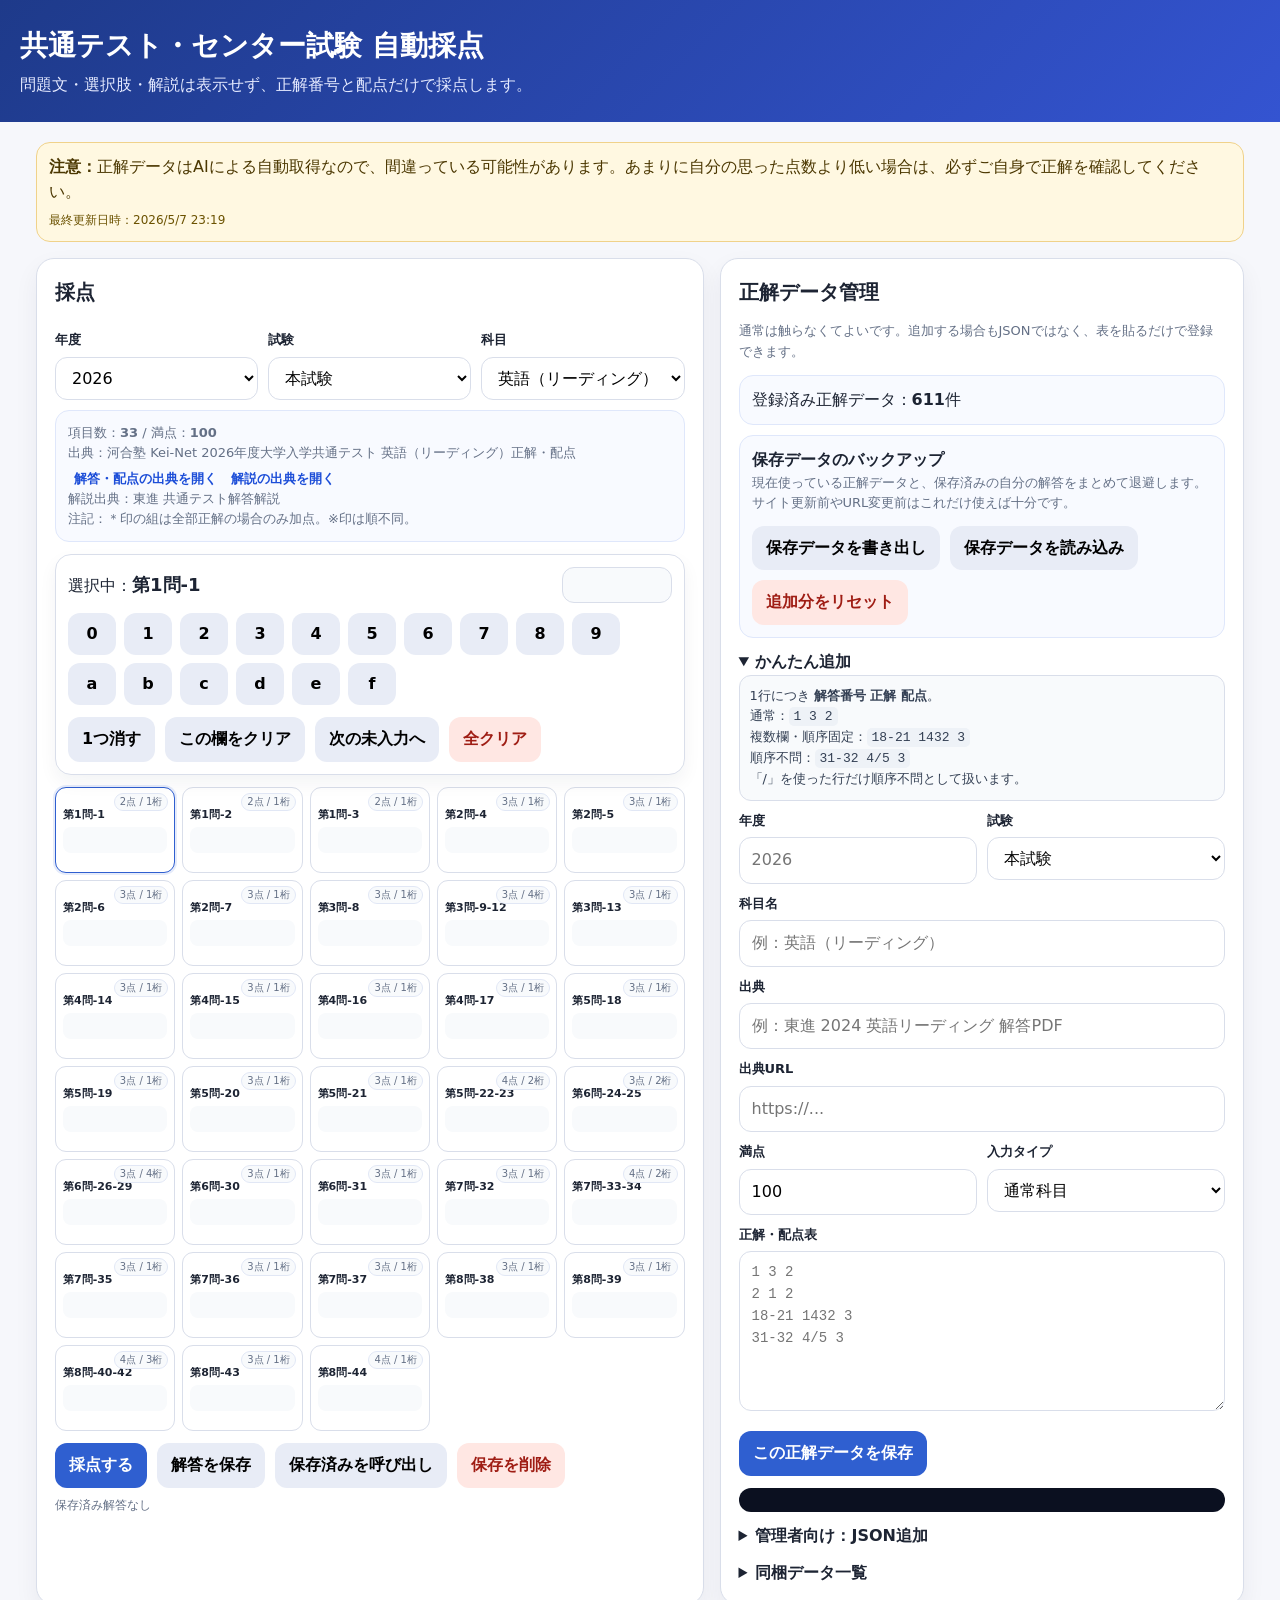
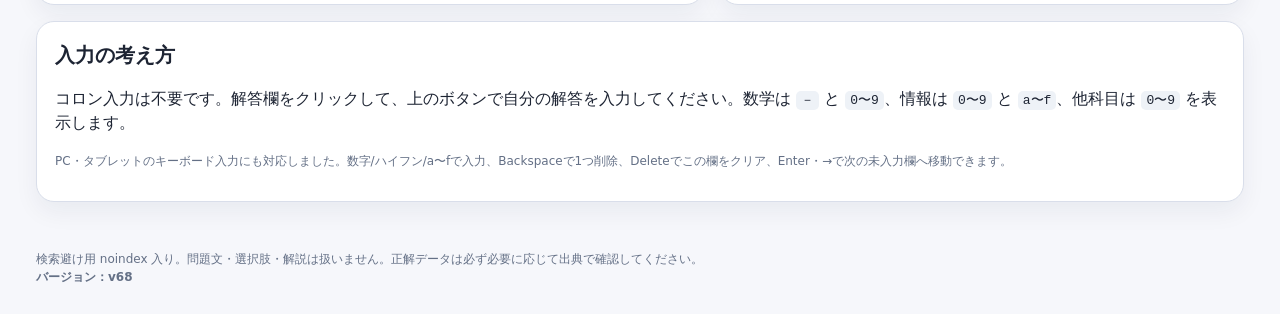
==== ccd518f25dc2badf6389310f65be325d2c125306fa8fb21d3fe1f34a9f837385/index.html @ 71581b65 "Add files via upload" ====
<!doctype html>
<html lang="ja"><head><meta charset="utf-8"><meta name="viewport" content="width=device-width,initial-scale=1,maximum-scale=1,user-scalable=no,viewport-fit=cover"><meta name="robots" content="noindex,nofollow"><meta name="googlebot" content="noindex,nofollow"><title>共通テスト・センター試験 自動採点</title><style>
:root{--bg:#f6f7fb;--panel:#fff;--text:#1d2433;--muted:#647086;--line:#d9deea;--accent:#2f5fd0;--bad:#b3261e;--good:#137333;--warn:#8a5b00;--soft:#f8faff}*{box-sizing:border-box}html{touch-action:manipulation;-webkit-text-size-adjust:100%}body{margin:0;background:var(--bg);color:var(--text);font-family:-apple-system,BlinkMacSystemFont,"Segoe UI",system-ui,"Hiragino Sans","Yu Gothic",Meiryo,sans-serif;line-height:1.55}header{padding:24px 20px;background:linear-gradient(135deg,#1e3a8a,#3454d1);color:#fff}header div,main,footer{max-width:1240px;margin:auto}h1{margin:0 0 6px;font-size:28px}header p{margin:0;color:#e5eaff}main{padding:20px 16px 48px;display:grid;gap:16px}.grid{display:grid;grid-template-columns:1.12fr .88fr;gap:16px}@media(max-width:980px){.grid{grid-template-columns:1fr}}section{background:#fff;border:1px solid var(--line);border-radius:18px;box-shadow:0 10px 24px rgba(22,34,64,.06);padding:18px}h2{font-size:20px;margin:0 0 12px}h3{font-size:16px;margin:16px 0 8px}label{font-weight:700;font-size:13px;display:block;margin:10px 0 6px}select,input,textarea,button{font:inherit}select,input,textarea{width:100%;border:1px solid var(--line);border-radius:12px;padding:10px 12px;background:white}.row{display:grid;grid-template-columns:repeat(3,1fr);gap:10px}.two{display:grid;grid-template-columns:1fr 1fr;gap:10px}@media(max-width:620px){.row,.two{grid-template-columns:1fr}}button{touch-action:manipulation;-webkit-user-select:none;user-select:none;border:0;border-radius:12px;padding:10px 14px;background:#e8ecf6;cursor:pointer;font-weight:800}button.primary{background:var(--accent);color:#fff}button.danger{background:#ffe7e3;color:#9f1d14}.btns{display:flex;gap:10px;flex-wrap:wrap;margin-top:12px}.muted{color:var(--muted);font-size:13px}.box{background:#f8faff;border:1px solid #dfe7fb;border-radius:14px;padding:12px;margin-top:10px}.notice{background:#fff8e1;border:1px solid #f0d28a;border-radius:14px;padding:12px;color:#4b3700}.metrics{display:grid;grid-template-columns:repeat(4,1fr);gap:10px;margin:12px 0}@media(max-width:720px){.metrics{grid-template-columns:1fr 1fr}}.metric{background:#f8faff;border:1px solid #dfe7fb;border-radius:14px;padding:12px}.metric b{display:block;font-size:22px}table{width:100%;border-collapse:collapse;margin-top:12px;font-size:14px}th,td{border-bottom:1px solid var(--line);padding:8px 6px;text-align:left;vertical-align:top}th{background:#f7f8fc;color:#4a556b;font-size:12px}.ok{color:var(--good);font-weight:800}.ng{color:var(--bad);font-weight:800}.partial{color:var(--warn);font-weight:800}footer{padding:0 16px 30px;color:var(--muted);font-size:12px}summary{cursor:pointer;font-weight:800}pre{white-space:pre-wrap;overflow:auto;background:#0b1020;color:#e5e7eb;border-radius:12px;padding:12px;font-size:12px}.hidden{display:none}code{background:#eef2f7;border-radius:5px;padding:2px 5px}.keypad{position:sticky;top:0;z-index:5;background:#fff;border:1px solid var(--line);border-radius:16px;padding:12px;margin:12px 0;box-shadow:0 8px 18px rgba(22,34,64,.05)}.current{display:flex;align-items:center;justify-content:space-between;gap:10px;margin-bottom:10px}.current b{font-size:18px}.display{min-height:36px;min-width:110px;border:1px solid var(--line);border-radius:12px;background:#f8fafc;padding:6px 10px;font-family:ui-monospace,Consolas,monospace;font-size:19px;text-align:center}.keys{display:flex;flex-wrap:wrap;gap:8px}.keys button{min-width:48px;height:42px;padding:0}.answers{display:grid;grid-template-columns:repeat(auto-fill,minmax(104px,1fr));gap:7px;margin-top:12px}.answerCard{touch-action:manipulation;-webkit-user-select:none;user-select:none;border:1px solid var(--line);border-radius:11px;padding:21px 7px 7px;background:#fff;cursor:pointer;min-width:0;height:86px;position:relative;overflow:hidden}.answerCard.active{border-color:#2f5fd0;box-shadow:0 0 0 2px rgba(47,95,208,.12)}.answerCard.done{background:#f3faf5}.answerCard .id{font-weight:900;font-size:11px;line-height:1.15;overflow:hidden;text-overflow:ellipsis;white-space:nowrap}.answerCard .ans{margin-top:5px;font-family:ui-monospace,Consolas,monospace;font-size:15px;height:26px;min-height:26px;background:#f8fafc;border-radius:8px;padding:2px 5px;text-align:center;overflow:hidden;text-overflow:ellipsis}.answerCard .pt{position:absolute;top:5px;right:6px;font-size:10px;color:var(--muted);line-height:1;border:1px solid #e1e7f5;background:#f8fafc;border-radius:999px;padding:3px 5px;min-width:42px;text-align:center;pointer-events:none}.dataList{display:grid;gap:10px;margin-top:10px}.yearBlock{border:1px solid var(--line);border-radius:12px;padding:10px;background:#fbfcff}.yearBlock h4{margin:0 0 6px;font-size:15px}.subjectChips{display:flex;gap:6px;flex-wrap:wrap}.chip{border:1px solid #dfe7fb;background:#f8faff;border-radius:999px;padding:4px 8px;font-size:12px}.chip a{color:#1d4ed8;text-decoration:none;font-weight:800}.sourceLink{display:inline-block;margin-left:6px;color:#1d4ed8;font-weight:800;text-decoration:none}.sourceLink:hover,.chip a:hover{text-decoration:underline}.kbdHelp{margin-top:8px;color:#647086;font-size:12px}.saveStatus{margin-top:8px;font-size:12px;color:var(--muted)}@media(max-width:560px){section{padding:12px}.answers{grid-template-columns:repeat(auto-fill,minmax(88px,1fr));gap:6px}.answerCard{height:84px;padding:21px 6px 6px}.answerCard .ans{font-size:14px}.keys button{min-width:40px;height:38px}.metrics{grid-template-columns:1fr 1fr}.keypad{padding:10px}}.sourceLinks{display:flex;gap:8px;flex-wrap:wrap;margin-top:6px}.sourceLink.disabled{color:#8a94a6;background:#f1f3f7;cursor:default;text-decoration:none}.radarPanel{margin-top:14px;border:1px solid var(--line);border-radius:16px;padding:12px;background:#fbfcff}.radarWrap{display:grid;grid-template-columns:minmax(220px,360px) 1fr;gap:14px;align-items:center}.radarSvg{width:100%;height:auto;max-width:360px}.radarGrid{fill:none;stroke:#d9deea;stroke-width:1}.radarAxis{stroke:#cbd3e3;stroke-width:1}.radarShape{fill:rgba(47,95,208,.20);stroke:#2f5fd0;stroke-width:2}.radarPoint{fill:#2f5fd0}.sectionStats{font-size:13px}.sectionStats table{margin-top:0}.sectionStats th,.sectionStats td{padding:6px 5px}@media(max-width:760px){.radarWrap{grid-template-columns:1fr}.radarSvg{max-width:310px;margin:auto}}.simpleHelp{background:#f8fafc;border:1px solid var(--line);border-radius:12px;padding:10px;font-size:13px;color:#344054}.groupNotice{margin-top:14px;border:1px solid #ead7a0;background:#fffaf0;color:#533f04;border-radius:14px;padding:10px;font-size:13px}textarea{min-height:160px;resize:vertical;font-family:ui-monospace,Consolas,monospace;font-size:14px}
</style></head><body><header><div><h1>共通テスト・センター試験 自動採点</h1><p>問題文・選択肢・解説は表示せず、正解番号と配点だけで採点します。</p></div></header><main><div class="notice"><b>注意：</b>正解データはAIによる自動取得なので、間違っている可能性があります。あまりに自分の思った点数より低い場合は、必ずご自身で正解を確認してください。<div style="margin-top:6px;font-size:12px;color:#6b5200">最終更新日時：2026/5/7 23:19</div></div><div class="grid"><section><h2>採点</h2><div class="row"><div><label>年度</label><select id="year"></select></div><div><label>試験</label><select id="exam"></select></div><div><label>科目</label><select id="subject"></select></div></div><div id="info" class="box muted"></div><div class="keypad"><div class="current"><div>選択中：<b id="currentId">-</b></div><div class="display" id="currentAnswer"></div></div><div class="keys" id="keyButtons"></div><div class="btns"><button id="backspace">1つ消す</button><button id="clearOne">この欄をクリア</button><button id="nextBlank">次の未入力へ</button><button class="danger" id="clearAll">全クリア</button></div></div><div id="answerCards" class="answers"></div><div class="btns"><button class="primary" id="grade">採点する</button><button id="saveAnswer">解答を保存</button><button id="loadAnswer">保存済みを呼び出し</button><button class="danger" id="deleteAnswer">保存を削除</button></div><div id="saveStatus" class="saveStatus"></div><div id="result"></div></section><section><h2>正解データ管理</h2><p class="muted">通常は触らなくてよいです。追加する場合もJSONではなく、表を貼るだけで登録できます。</p><div id="count" class="box"></div><div class="box"><b>保存データのバックアップ</b><div class="muted">現在使っている正解データと、保存済みの自分の解答をまとめて退避します。サイト更新前やURL変更前はこれだけ使えば十分です。</div><div class="btns"><button id="exportUserData">保存データを書き出し</button><button id="importUserData">保存データを読み込み</button><button class="danger" id="reset">追加分をリセット</button></div><input class="hidden" id="userDataFile" type="file" accept="application/json,.json"></div><details style="margin-top:12px" open><summary>かんたん追加</summary><div class="simpleHelp">1行につき <b>解答番号 正解 配点</b>。<br>通常：<code>1 3 2</code><br>複数欄・順序固定：<code>18-21 1432 3</code><br>順序不問：<code>31-32 4/5 3</code><br>「/」を使った行だけ順序不問として扱います。</div><div class="two"><div><label>年度</label><input id="mkYear" placeholder="2026"></div><div><label>試験</label><select id="mkExam"><option value="main">本試験</option><option value="retake">追試験・再試験</option><option value="other">その他</option></select></div></div><label>科目名</label><input id="mkSubject" placeholder="例：英語（リーディング）"><label>出典</label><input id="mkSource" placeholder="例：東進 2024 英語リーディング 解答PDF"><label>出典URL</label><input id="mkSourceUrl" placeholder="https://..."><div class="two"><div><label>満点</label><input id="mkMax" value="100"></div><div><label>入力タイプ</label><select id="mkType"><option value="normal">通常科目</option><option value="math">数学</option><option value="info">情報</option></select></div></div><label>正解・配点表</label><textarea id="mkLines" placeholder="1 3 2
2 1 2
18-21 1432 3
31-32 4/5 3"></textarea><div class="btns"><button class="primary" id="makeKey">この正解データを保存</button></div><pre id="mkMsg"></pre></details><details style="margin-top:12px"><summary>管理者向け：JSON追加</summary><textarea id="json"></textarea><div class="btns"><button id="saveJson" class="primary">JSONを保存</button></div><pre id="msg"></pre></details><details style="margin-top:12px"><summary>同梱データ一覧</summary><div id="list" class="dataList"></div></details></section></div><section><h2>入力の考え方</h2><p>コロン入力は不要です。解答欄をクリックして、上のボタンで自分の解答を入力してください。数学は <code>－</code> と <code>0〜9</code>、情報は <code>0〜9</code> と <code>a〜f</code>、他科目は <code>0〜9</code> を表示します。</p><p class="kbdHelp">PC・タブレットのキーボード入力にも対応しました。数字/ハイフン/a〜fで入力、Backspaceで1つ削除、Deleteでこの欄をクリア、Enter・→で次の未入力欄へ移動できます。</p></section></main><footer>検索避け用 noindex 入り。問題文・選択肢・解説は扱いません。正解データは必ず必要に応じて出典で確認してください。<br><b>バージョン：v68</b></footer><script>
const STORAGE='ct-marker-keys-v8'; const USER_STORAGE='ct-marker-user-answers-v1'; const examLabel={main:'本試験',retake:'追試験・再試験',other:'その他','center-main':'本試験（センター）','center-retake':'追試験（センター）'};let BASE_KEYS=[];let currentIndex=0;let user={};
const $=id=>document.getElementById(id); const esc=s=>String(s??'').replace(/[&<>"']/g,c=>({'&':'&amp;','<':'&lt;','>':'&gt;','"':'&quot;',"'":'&#39;'}[c]));function linkBtn(url,label,cls='sourceLink'){return url?`<a class="${cls}" href="${esc(url)}" target="_blank" rel="noopener noreferrer">${esc(label)}</a>`:`<span class="sourceLink disabled">${esc(label)}未登録</span>`}function sourceHtml(k){const label=esc(k.source||'未設定');return `${label}<div class="sourceLinks">${linkBtn(k.sourceUrl,'解答・配点の出典を開く')}${linkBtn(k.explanationSourceUrl,'解説の出典を開く')}</div>${k.explanationSource?`<span class="muted">解説出典：${esc(k.explanationSource)}</span>`:''}`;}function chipHtml(k){const body=`${esc(examLabel[k.exam]||k.exam)} ${esc(k.subject)} / ${esc(k.maxScore??total(k))}点 / ${esc(k.questions.length)}項目`;return k.sourceUrl?`<span class="chip"><a href="${esc(k.sourceUrl)}" target="_blank" rel="noopener noreferrer" title="解答・配点の出典を開く">${body}</a>${k.explanationSourceUrl?' / '+linkBtn(k.explanationSourceUrl,'解説'):''}</span>`:`<span class="chip">${body}</span>`;}
function norm(s){return String(s??'').normalize('NFKC').trim().replace(/[−ー―–—－]/g,'-').toLowerCase()}function qpts(q){return Number(q.points??1)||1}function arr(v){return Array.isArray(v)?v.map(norm):[norm(v)]}function expected(q){return Array.isArray(q.answers)?q.answers.map(norm):[norm(q.answer)]}function total(k){return k.questions.reduce((a,q)=>a+qpts(q),0)}
async function init(){const res=await fetch('answer_keys_verified.json',{cache:'no-store'});const obj=await res.json();BASE_KEYS=obj.keys||[];refresh();}
function keySig(k){return [String(k.year),k.exam,k.subject].join('||')}function load(){let local=[];try{const raw=localStorage.getItem(STORAGE);if(raw)local=JSON.parse(raw).keys||[]}catch(e){}const map=new Map();for(const k of local)map.set(keySig(k),k);for(const k of BASE_KEYS)map.set(keySig(k),JSON.parse(JSON.stringify(k)));return [...map.values()];}function save(keys){localStorage.setItem(STORAGE,JSON.stringify({keys},null,2));}
function renderDataList(keys){const byYear={};for(const k of keys){const y=String(k.year);(byYear[y]||(byYear[y]=[])).push(k)}$('list').innerHTML=Object.keys(byYear).sort((a,b)=>b.localeCompare(a,'ja')).map(y=>`<div class="yearBlock"><h4>${esc(y)}年度</h4><div class="subjectChips">${byYear[y].sort((a,b)=>String(a.subject).localeCompare(String(b.subject),'ja')).map(k=>chipHtml(k)).join('')}</div></div>`).join('')}function valid(k){if(!k.year||!k.exam||!k.subject||!Array.isArray(k.questions))throw Error('year/exam/subject/questions が必要です');return k}
function refresh(){const keys=load();$('count').innerHTML='登録済み正解データ：<b>'+keys.length+'</b>件';renderDataList(keys);const cur=$('year').value;const ys=[...new Set(keys.map(k=>String(k.year)))].sort().reverse();$('year').innerHTML=ys.map(y=>`<option>${esc(y)}</option>`).join('');if(ys.includes(cur))$('year').value=cur;refreshExam();}
function refreshExam(){const keys=load(),y=$('year').value,cur=$('exam').value;const es=[...new Set(keys.filter(k=>String(k.year)===y).map(k=>k.exam))];$('exam').innerHTML=es.map(e=>`<option value="${esc(e)}">${esc(examLabel[e]||e)}</option>`).join('');if(es.includes(cur))$('exam').value=cur;refreshSubject();}
function refreshSubject(){const keys=load(),y=$('year').value,e=$('exam').value,cur=$('subject').value;const ss=[...new Set(keys.filter(k=>String(k.year)===y&&k.exam===e).map(k=>k.subject))].sort((a,b)=>a.localeCompare(b,'ja'));$('subject').innerHTML=ss.map(s=>`<option>${esc(s)}</option>`).join('');if(ss.includes(cur))$('subject').value=cur;resetUser();showInfo();}
function selected(){return load().find(k=>String(k.year)===$('year').value&&k.exam===$('exam').value&&k.subject===$('subject').value)}function qid(q){return norm(q.id)}
function expectedLen(q){if(Array.isArray(q.answers))return q.answers.length;if(q.conditionalCorrect)return Math.max(...q.conditionalCorrect.map(c=>(c.answers||[]).length),1);if(q.correctOptions)return Math.max(...q.correctOptions.map(c=>c.length),1);const a=norm(q.answer);return Math.max(1,a.length)}
function answerString(q){return (user[qid(q)]||[]).join('')}
function groupValue(q){return q.problemNumber||q.group||''}
function groupLabel(g){const s=String(g||'未分類');const m=s.match(/^Q(\d+)$/i);return m?`第${m[1]}問`:s}
function displayId(q){const id=String(q.id||'');const raw=groupValue(q);const g=groupLabel(raw);if(!raw||id.includes(g)||/^第\s*\d+\s*問/.test(id))return id;return `${g}-${id}`;}
function groupOrderName(g){const s=groupLabel(g);const m=s.match(/(\d+)/);return [m?Number(m[1]):999,s];}
function sectionStats(rows){const inc=rows.filter(x=>x.included);if(!inc.length||inc.some(r=>!groupValue(r.q)))return [];const map=new Map();for(const r of inc){const g=groupLabel(groupValue(r.q));if(!map.has(g))map.set(g,{group:g,earn:0,max:0,items:0,correct:0,missing:0});const st=map.get(g);st.earn+=r.earn;st.max+=r.pts;st.items++;if(r.earn===r.pts)st.correct++;if(!r.got.length)st.missing++;}return [...map.values()].sort((a,b)=>{const aa=groupOrderName(a.group),bb=groupOrderName(b.group);return aa[0]-bb[0]||aa[1].localeCompare(bb[1],'ja')})}
function radarSvg(stats){if(!stats.length)return '';const n=stats.length,cx=160,cy=160,r=112;const pts=stats.map((s,i)=>{const ang=-Math.PI/2+2*Math.PI*i/n;const rate=s.max?s.earn/s.max:0;return [cx+Math.cos(ang)*r*rate,cy+Math.sin(ang)*r*rate,ang,rate]});const grid=[.25,.5,.75,1].map(t=>`<polygon class="radarGrid" points="${stats.map((s,i)=>{const a=-Math.PI/2+2*Math.PI*i/n;return `${cx+Math.cos(a)*r*t},${cy+Math.sin(a)*r*t}`}).join(' ')}"></polygon>`).join('');const axes=stats.map((s,i)=>{const a=-Math.PI/2+2*Math.PI*i/n;const x=cx+Math.cos(a)*r,y=cy+Math.sin(a)*r;const lx=cx+Math.cos(a)*(r+24),ly=cy+Math.sin(a)*(r+24);return `<line class="radarAxis" x1="${cx}" y1="${cy}" x2="${x}" y2="${y}"></line><text x="${lx}" y="${ly}" text-anchor="middle" dominant-baseline="middle" font-size="11" fill="#344054">${esc(s.group)}</text>`}).join('');const poly=`<polygon class="radarShape" points="${pts.map(p=>`${p[0]},${p[1]}`).join(' ')}"></polygon>`;const dots=pts.map(p=>`<circle class="radarPoint" cx="${p[0]}" cy="${p[1]}" r="3"></circle>`).join('');return `<svg class="radarSvg" viewBox="0 0 320 320" role="img" aria-label="問題番号別正答率レーダーチャート">${grid}${axes}${poly}${dots}</svg>`}
function sectionPanel(rows){const inc=rows.filter(x=>x.included);if(inc.length&&inc.some(r=>!groupValue(r.q)))return '<div class="groupNotice">問題番号は未確認データを使わない設定です。この科目は問題番号の事実確認が未完了のため、問題番号別レーダーチャートを非表示にしています。</div>';const stats=sectionStats(rows);if(!stats.length)return '';return `<div class="radarPanel"><h3>問題番号別正答率</h3><div class="radarWrap">${radarSvg(stats)}<div class="sectionStats"><table><thead><tr><th>問題番号</th><th>得点</th><th>得点率</th><th>正答項目</th><th>未入力</th></tr></thead><tbody>${stats.map(s=>`<tr><td>${esc(s.group)}</td><td>${Math.round(s.earn*10)/10} / ${s.max}</td><td>${s.max?Math.round(s.earn/s.max*1000)/10:0}%</td><td>${s.correct} / ${s.items}</td><td>${s.missing}</td></tr>`).join('')}</tbody></table></div></div></div>`}
function tokenSet(k){const base=['0','1','2','3','4','5','6','7','8','9']; const s=k.subject||''; const used=JSON.stringify(k.questions||[]).toLowerCase(); if(s.includes('数学')){const out=['-'].concat(base); if(/[abcd]/.test(used)) out.push('a','b','c','d'); return out;} if(s.includes('情報'))return base.concat(['a','b','c','d','e','f']); if(/[abcdef]/.test(used))return base.concat(['a','b','c','d','e','f']); return base;}
function resetUser(){user={};currentIndex=0;$('result').innerHTML='';}
function showInfo(){const k=selected();if(!k){$('info').innerHTML='正解データなし';return}$('info').innerHTML=`項目数：<b>${k.questions.length}</b> / 満点：<b>${k.maxScore??total(k)}</b><br>出典：${sourceHtml(k)}${k.notes?'<br>注記：'+esc(k.notes):''}`;renderKeypad();renderCards();showSaveStatus();}
function renderKeypad(){const k=selected();if(!k)return;const q=k.questions[currentIndex]||k.questions[0];$('currentId').textContent=q?displayId(q):'-';$('currentAnswer').textContent=q?answerString(q):'';$('keyButtons').innerHTML=tokenSet(k).map(t=>`<button data-t="${esc(t)}">${t==='-'?'－':esc(t)}</button>`).join('');document.querySelectorAll('#keyButtons button').forEach(b=>b.onclick=()=>press(b.dataset.t));}
function renderCards(){const k=selected();if(!k)return;$('answerCards').innerHTML=k.questions.map((q,i)=>{const val=answerString(q);return `<div class="answerCard ${i===currentIndex?'active':''} ${val?'done':''}" data-i="${i}"><div class="id" title="${esc(displayId(q))}">${esc(displayId(q))}</div><div class="ans">${esc(val||'')}</div><div class="pt">${qpts(q)}点 / ${expectedLen(q)}桁</div></div>`}).join('');document.querySelectorAll('.answerCard').forEach(c=>c.onclick=()=>{currentIndex=Number(c.dataset.i);renderKeypad();renderCards();});}
function press(t){const k=selected(),q=k.questions[currentIndex];if(!q)return;const id=qid(q),max=expectedLen(q);let a=user[id]||[];if(a.length>=max)a=[];a.push(norm(t));user[id]=a;if(a.length>=max){const next=k.questions.findIndex((qq,i)=>i>currentIndex&&!(user[qid(qq)]||[]).length);if(next>=0)currentIndex=next;else if(currentIndex<k.questions.length-1)currentIndex++;}renderKeypad();renderCards();}
function backspace(){const k=selected(),q=k.questions[currentIndex];if(!q)return;const id=qid(q);user[id]=(user[id]||[]).slice(0,-1);renderKeypad();renderCards();}
function clearOne(){const k=selected(),q=k.questions[currentIndex];if(!q)return;delete user[qid(q)];renderKeypad();renderCards();}
function nextBlank(){const k=selected();const idx=k.questions.findIndex((q,i)=>i>currentIndex&&!(user[qid(q)]||[]).length);currentIndex=idx>=0?idx:0;renderKeypad();renderCards();}
function eq(a,b,unordered){a=a.map(norm);b=b.map(norm);if(a.length!==b.length)return false;if(unordered){a=a.slice().sort();b=b.slice().sort();}return a.every((v,i)=>v===b[i]);}
function getById(id){return user[norm(id)]||[]}function match(got,q){if(q.alwaysAward)return qpts(q);if(Array.isArray(q.conditionalCorrect)){for(const c of q.conditionalCorrect){const ok=Array.isArray(c.allOf)?c.allOf.every(d=>eq(getById(d.ifId),d.ifEquals||[],!!d.ifUnordered)):eq(getById(c.ifId),c.ifEquals||[],!!c.ifUnordered);if(ok&&eq(got,c.answers||[],!!c.unordered))return qpts(q)}return 0}if(Array.isArray(q.correctOptions)){if(q.correctOptions.some(opt=>eq(got,opt,!!q.unordered)))return qpts(q)}if(eq(got,expected(q),!!q.unordered))return qpts(q);if(q.partialAnyCorrect){const ex=expected(q);let matches=0;if(q.unordered){const rest=ex.slice();for(const g of got.map(norm)){const idx=rest.indexOf(g);if(idx>=0){matches++;rest.splice(idx,1)}}}else{for(let i=0;i<Math.min(got.length,ex.length);i++){if(norm(got[i])===norm(ex[i]))matches++}}if(matches>0)return Math.min(qpts(q),Number(q.partialAnyCorrect||0)*matches)}if(Array.isArray(q.partialConditions))for(const p of q.partialConditions){const pa=Array.isArray(p.answers)?p.answers:[p.answer];if(got.length===pa.length&&pa.every((v,i)=>v==='*'||v===null||norm(got[i])===norm(v)))return Number(p.points||0)}if(Array.isArray(q.partialAnswers))for(const p of q.partialAnswers){const pa=Array.isArray(p.answers)?p.answers:[p.answer];if(eq(got,pa,!!p.unordered))return Number(p.points||0)}return 0}
function expText(q){if(q.alwaysAward)return '全員得点';if(q.correctOptions)return q.correctOptions.map(o=>o.join('')).join(' または ');if(q.conditionalCorrect)return q.conditionalCorrect.map(c=>`${Array.isArray(c.allOf)?c.allOf.map(d=>`${d.ifId}=${(d.ifEquals||[]).join('')}`).join('&'):`${c.ifId}=${(c.ifEquals||[]).join('')}`}→${(c.answers||[]).join('')}`).join(' / ');return expected(q).join('')}

function grade(){const k=selected();let rows=k.questions.map((q,i)=>{const got=user[qid(q)]||[],earn=match(got,q),pts=qpts(q);return{q,i,got,earn,pts,included:true}});let score=0,possible=0,okc=0,missing=0;let optionalGroups=new Set();if(Array.isArray(k.selectionRules)){for(const rule of k.selectionRules){(rule.groups||[]).forEach(g=>optionalGroups.add(g))}for(const r of rows){if(!optionalGroups.has(r.q.group)){possible+=r.pts;score+=r.earn;if(r.earn===r.pts)okc++;if(!r.got.length)missing++;}}for(const rule of k.selectionRules){const stats=(rule.groups||[]).map(g=>{const rs=rows.filter(r=>r.q.group===g);return{g,rs,max:rs.reduce((a,r)=>a+r.pts,0),earn:rs.reduce((a,r)=>a+r.earn,0),has:rs.some(r=>r.got.length)}});stats.sort((a,b)=>(b.has-a.has)||(b.earn-a.earn));const chosen=stats.slice(0,Number(rule.choose||1));const chosenSet=new Set(chosen.map(x=>x.g));for(const st of stats){for(const r of st.rs){r.included=chosenSet.has(st.g)}}for(const st of chosen){possible+=st.max;score+=st.earn;for(const r of st.rs){if(r.earn===r.pts)okc++;if(!r.got.length)missing++;}}}}else{for(const r of rows){possible+=r.pts;score+=r.earn;if(r.earn===r.pts)okc++;if(!r.got.length)missing++;}}const mx=k.maxScore??possible,disp=possible?score*mx/possible:score;$('result').innerHTML=`<div class="metrics"><div class="metric"><b>${Math.round(disp*10)/10} / ${mx}</b><span>点数</span></div><div class="metric"><b>${okc} / ${rows.filter(r=>r.included).length}</b><span>正答項目数</span></div><div class="metric"><b>${possible?Math.round(score/possible*1000)/10:0}%</b><span>得点率</span></div><div class="metric"><b>${missing}</b><span>未入力</span></div></div>${sectionPanel(rows)}<table><thead><tr><th>番号</th><th>自分</th><th>正解</th><th>得点</th><th>判定</th><th>注記</th></tr></thead><tbody>${rows.map(r=>`<tr><td>${esc(displayId(r.q))}</td><td>${esc(r.got.join('')||'未入力')}</td><td>${esc(expText(r.q))}</td><td>${r.included?`${r.earn} / ${r.pts}`:'対象外'}</td><td class="${!r.included?'':(r.earn===r.pts?'ok':(r.earn>0?'partial':'ng'))}">${!r.included?'対象外':(r.earn===r.pts?'○':(r.earn>0?'△':'×'))}</td><td>${esc(r.q.note||'')}</td></tr>`).join('')}</tbody></table>`;}
function parseAnsCell(s,id){s=String(s).trim();if(s.includes('/'))return {answers:s.split('/').map(norm).filter(Boolean),unordered:true};const clean=norm(s).replace(/-/g,'');const m=String(id).match(/^(\d+)-(\d+)$/);const n=m?Number(m[2])-Number(m[1])+1:0;if(n>1&&clean.length===n)return {answers:[...clean]};if(clean.length>1&&/^\d+$/.test(clean))return {answers:[...clean]};return {answer:norm(s)}}
function parseSimpleLines(){const lines=$('mkLines').value.split(/\r?\n/).map(x=>x.trim()).filter(x=>x&&!x.startsWith('#'));const qs=[];for(const line of lines){const m=line.match(/^(.+?)[\s,，、]+(.+?)[\s,，、]+(\d+(?:\.\d+)?)\s*$/);if(!m)throw Error('読み取れない行: '+line);const id=norm(m[1]), pts=Number(m[3]);const obj={id,points:pts,...parseAnsCell(m[2],id)};qs.push(obj)}return qs;}
function saveOne(k){valid(k);const keys=load().filter(x=>!(String(x.year)===String(k.year)&&x.exam===k.exam&&x.subject===k.subject));keys.push(k);save(keys);refresh();}
function selId(){const k=selected();return k?[k.year,k.exam,k.subject].join('||'):''}
function allSaved(){try{return JSON.parse(localStorage.getItem(USER_STORAGE)||'{}')}catch(e){return {}}}
function setAllSaved(o){localStorage.setItem(USER_STORAGE,JSON.stringify(o))}function exportUserData(){const data={format:'ct-marker-userdata-v1',exportedAt:new Date().toISOString(),answerKeys:load(),savedAnswers:allSaved()};const a=document.createElement('a');a.href=URL.createObjectURL(new Blob([JSON.stringify(data,null,2)],{type:'application/json'}));a.download='ct-marker-saved-data-backup.json';a.click();URL.revokeObjectURL(a.href)}
async function importUserDataFile(e){const f=e.target.files[0];if(!f)return;try{const obj=JSON.parse(await f.text());if(obj.answerKeys){obj.answerKeys.forEach(valid);const merged=load();for(const k of obj.answerKeys){const idx=merged.findIndex(x=>String(x.year)===String(k.year)&&x.exam===k.exam&&x.subject===k.subject);if(idx>=0)merged[idx]=k;else merged.push(k)}save(merged)}if(obj.savedAnswers)setAllSaved(Object.assign(allSaved(),obj.savedAnswers));refresh();showInfo();alert('保存データを読み込みました。')}catch(err){alert('読み込み失敗: '+err.message)}finally{e.target.value=''}}
function saveCurrentAnswer(){const id=selId();if(!id)return;const o=allSaved();o[id]={savedAt:new Date().toISOString(),user};setAllSaved(o);showSaveStatus('保存しました')}
function loadCurrentAnswer(){const id=selId(),o=allSaved();if(o[id]){user=JSON.parse(JSON.stringify(o[id].user||{}));currentIndex=0;renderKeypad();renderCards();showSaveStatus('保存済みを呼び出しました')}else showSaveStatus('この科目の保存済み解答はありません')}
function deleteCurrentAnswer(){const id=selId(),o=allSaved();delete o[id];setAllSaved(o);showSaveStatus('保存を削除しました')}
function showSaveStatus(msg){const el=$('saveStatus');if(!el)return;const id=selId(),o=allSaved();const saved=o[id];el.textContent=msg?msg:(saved?`保存済み解答あり：${new Date(saved.savedAt).toLocaleString()}`:'保存済み解答なし')}


function prevField(){const k=selected();if(!k)return;currentIndex=Math.max(0,currentIndex-1);renderKeypad();renderCards();}
function handleKeyboardInput(e){
  const tag=(e.target&&e.target.tagName||'').toLowerCase();
  if(['input','textarea','select'].includes(tag)||e.ctrlKey||e.metaKey||e.altKey)return;
  const k=selected(); if(!k)return;
  let key=e.key;
  if(key==='Backspace'){e.preventDefault();backspace();return;}
  if(key==='Delete'){e.preventDefault();clearOne();return;}
  if(key==='Enter'||key==='ArrowRight'){e.preventDefault();nextBlank();return;}
  if(key==='ArrowLeft'){e.preventDefault();prevField();return;}
  if(key==='-'||key==='ー'||key==='−'||key==='－')key='-';
  key=norm(key);
  const allowed=tokenSet(k).map(norm);
  if(allowed.includes(key)){e.preventDefault();press(key);}
}

(function(){
  const noZoomSelector='button,.answerCard,.keypad,.keys';
  document.addEventListener('dblclick',function(e){
    if(e.target&&e.target.closest&&e.target.closest(noZoomSelector)) e.preventDefault();
  },{passive:false});
})();

document.addEventListener('keydown',handleKeyboardInput);
$('year').onchange=refreshExam;$('exam').onchange=refreshSubject;$('subject').onchange=()=>{resetUser();showInfo()};$('grade').onclick=grade;$('backspace').onclick=backspace;$('clearOne').onclick=clearOne;$('nextBlank').onclick=nextBlank;$('clearAll').onclick=()=>{resetUser();showInfo();};$('saveAnswer').onclick=saveCurrentAnswer;$('loadAnswer').onclick=loadCurrentAnswer;$('deleteAnswer').onclick=deleteCurrentAnswer;
$('makeKey').onclick=()=>{try{const k={year:$('mkYear').value.trim(),exam:$('mkExam').value,subject:$('mkSubject').value.trim(),source:$('mkSource').value.trim(),sourceUrl:$('mkSourceUrl').value.trim(),maxScore:Number($('mkMax').value||100),inputType:$('mkType').value,questions:parseSimpleLines()};saveOne(k);$('mkMsg').textContent='保存しました';}catch(e){$('mkMsg').textContent='エラー: '+e.message}};
$('saveJson').onclick=()=>{try{saveOne(JSON.parse($('json').value));$('msg').textContent='保存しました'}catch(e){$('msg').textContent='エラー: '+e.message}};$('exportUserData').onclick=exportUserData;$('importUserData').onclick=()=>$('userDataFile').click();$('userDataFile').onchange=importUserDataFile;$('reset').onclick=()=>{if(confirm('ブラウザ内の追加・変更データを消して、同梱データに戻します。')){localStorage.removeItem(STORAGE);refresh();}};init().catch(e=>{document.body.innerHTML='<pre>読み込みに失敗しました。Netlify上で開いてください。\n'+e.message+'</pre>'});
</script></body></html>
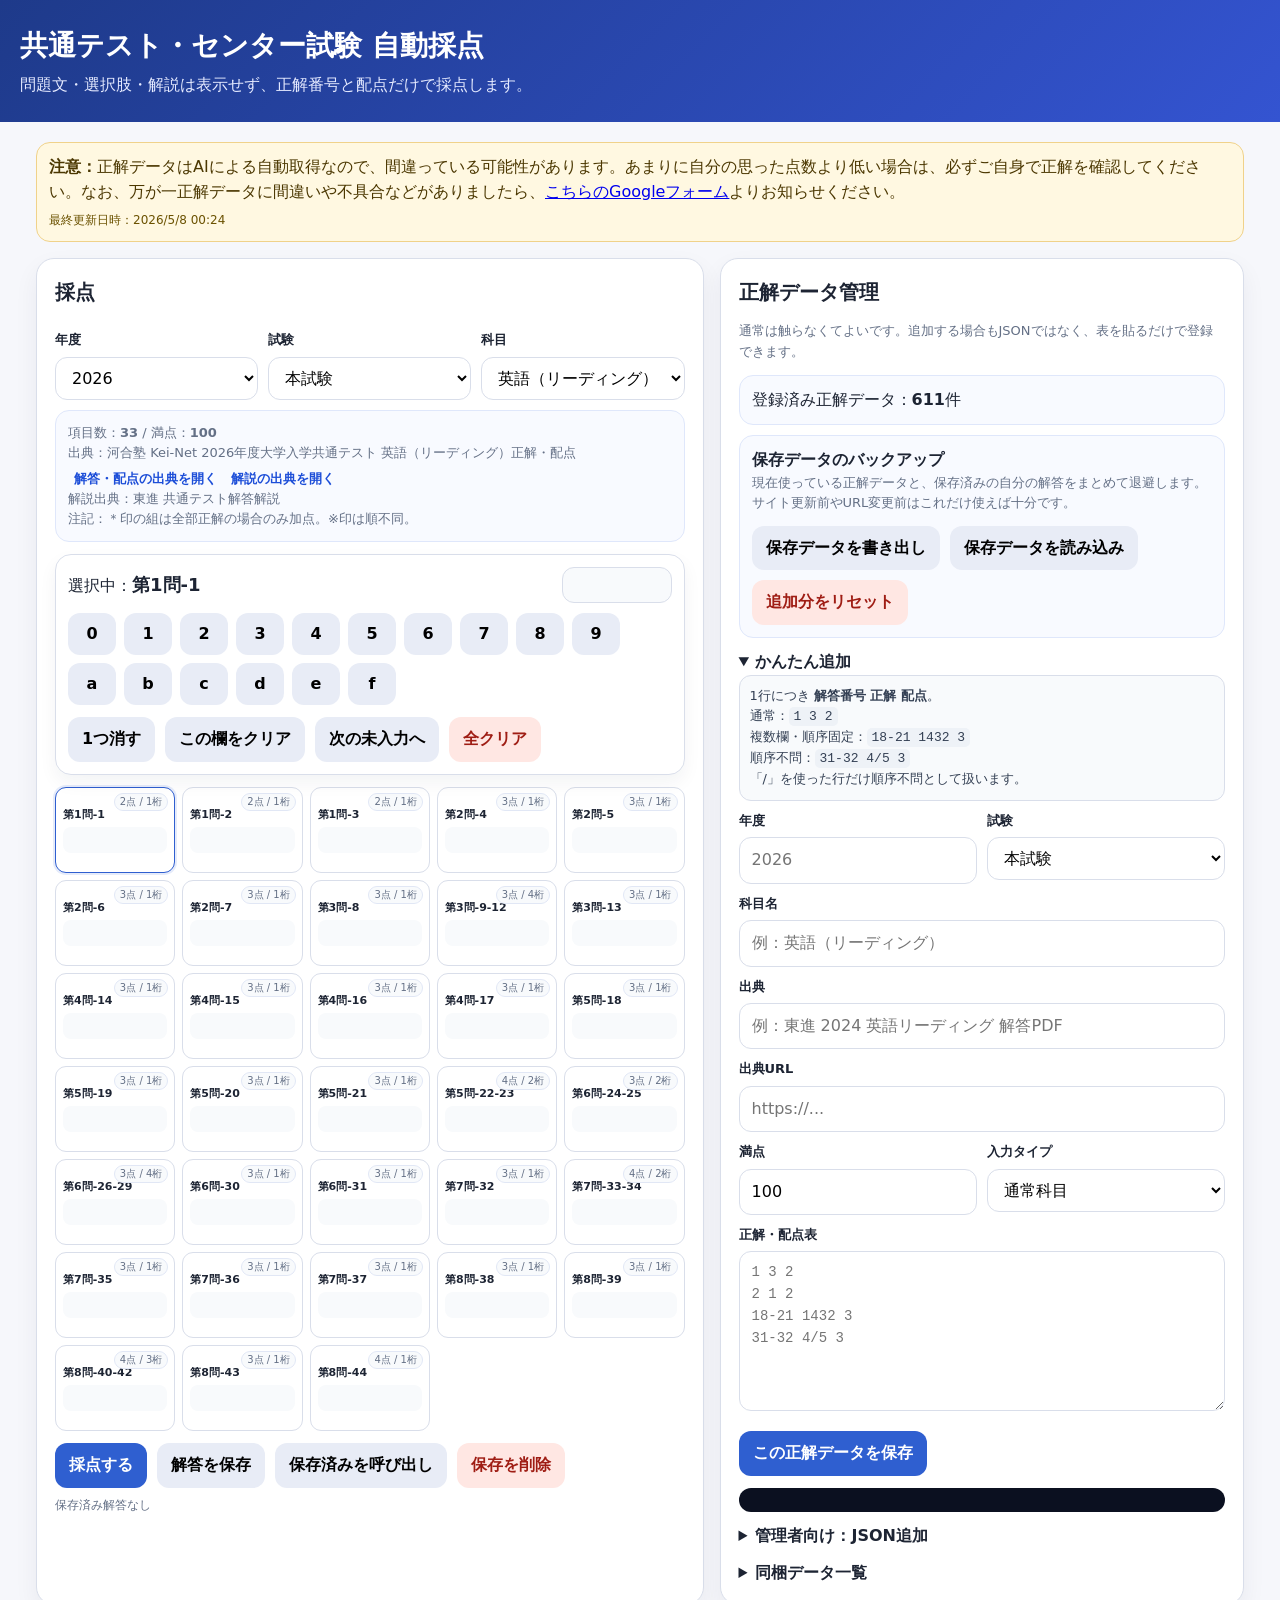
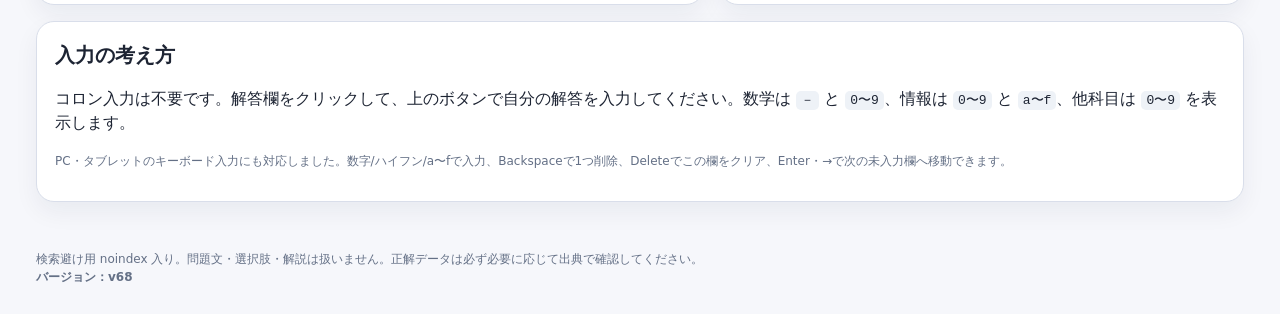
==== commit 9e4fbd67: "Add files via upload" ====
--- a/ccd518f25dc2badf6389310f65be325d2c125306fa8fb21d3fe1f34a9f837385/index.html
+++ b/ccd518f25dc2badf6389310f65be325d2c125306fa8fb21d3fe1f34a9f837385/index.html
@@ -1,7 +1,7 @@
 <!doctype html>
 <html lang="ja"><head><meta charset="utf-8"><meta name="viewport" content="width=device-width,initial-scale=1,maximum-scale=1,user-scalable=no,viewport-fit=cover"><meta name="robots" content="noindex,nofollow"><meta name="googlebot" content="noindex,nofollow"><title>共通テスト・センター試験 自動採点</title><style>
 :root{--bg:#f6f7fb;--panel:#fff;--text:#1d2433;--muted:#647086;--line:#d9deea;--accent:#2f5fd0;--bad:#b3261e;--good:#137333;--warn:#8a5b00;--soft:#f8faff}*{box-sizing:border-box}html{touch-action:manipulation;-webkit-text-size-adjust:100%}body{margin:0;background:var(--bg);color:var(--text);font-family:-apple-system,BlinkMacSystemFont,"Segoe UI",system-ui,"Hiragino Sans","Yu Gothic",Meiryo,sans-serif;line-height:1.55}header{padding:24px 20px;background:linear-gradient(135deg,#1e3a8a,#3454d1);color:#fff}header div,main,footer{max-width:1240px;margin:auto}h1{margin:0 0 6px;font-size:28px}header p{margin:0;color:#e5eaff}main{padding:20px 16px 48px;display:grid;gap:16px}.grid{display:grid;grid-template-columns:1.12fr .88fr;gap:16px}@media(max-width:980px){.grid{grid-template-columns:1fr}}section{background:#fff;border:1px solid var(--line);border-radius:18px;box-shadow:0 10px 24px rgba(22,34,64,.06);padding:18px}h2{font-size:20px;margin:0 0 12px}h3{font-size:16px;margin:16px 0 8px}label{font-weight:700;font-size:13px;display:block;margin:10px 0 6px}select,input,textarea,button{font:inherit}select,input,textarea{width:100%;border:1px solid var(--line);border-radius:12px;padding:10px 12px;background:white}.row{display:grid;grid-template-columns:repeat(3,1fr);gap:10px}.two{display:grid;grid-template-columns:1fr 1fr;gap:10px}@media(max-width:620px){.row,.two{grid-template-columns:1fr}}button{touch-action:manipulation;-webkit-user-select:none;user-select:none;border:0;border-radius:12px;padding:10px 14px;background:#e8ecf6;cursor:pointer;font-weight:800}button.primary{background:var(--accent);color:#fff}button.danger{background:#ffe7e3;color:#9f1d14}.btns{display:flex;gap:10px;flex-wrap:wrap;margin-top:12px}.muted{color:var(--muted);font-size:13px}.box{background:#f8faff;border:1px solid #dfe7fb;border-radius:14px;padding:12px;margin-top:10px}.notice{background:#fff8e1;border:1px solid #f0d28a;border-radius:14px;padding:12px;color:#4b3700}.metrics{display:grid;grid-template-columns:repeat(4,1fr);gap:10px;margin:12px 0}@media(max-width:720px){.metrics{grid-template-columns:1fr 1fr}}.metric{background:#f8faff;border:1px solid #dfe7fb;border-radius:14px;padding:12px}.metric b{display:block;font-size:22px}table{width:100%;border-collapse:collapse;margin-top:12px;font-size:14px}th,td{border-bottom:1px solid var(--line);padding:8px 6px;text-align:left;vertical-align:top}th{background:#f7f8fc;color:#4a556b;font-size:12px}.ok{color:var(--good);font-weight:800}.ng{color:var(--bad);font-weight:800}.partial{color:var(--warn);font-weight:800}footer{padding:0 16px 30px;color:var(--muted);font-size:12px}summary{cursor:pointer;font-weight:800}pre{white-space:pre-wrap;overflow:auto;background:#0b1020;color:#e5e7eb;border-radius:12px;padding:12px;font-size:12px}.hidden{display:none}code{background:#eef2f7;border-radius:5px;padding:2px 5px}.keypad{position:sticky;top:0;z-index:5;background:#fff;border:1px solid var(--line);border-radius:16px;padding:12px;margin:12px 0;box-shadow:0 8px 18px rgba(22,34,64,.05)}.current{display:flex;align-items:center;justify-content:space-between;gap:10px;margin-bottom:10px}.current b{font-size:18px}.display{min-height:36px;min-width:110px;border:1px solid var(--line);border-radius:12px;background:#f8fafc;padding:6px 10px;font-family:ui-monospace,Consolas,monospace;font-size:19px;text-align:center}.keys{display:flex;flex-wrap:wrap;gap:8px}.keys button{min-width:48px;height:42px;padding:0}.answers{display:grid;grid-template-columns:repeat(auto-fill,minmax(104px,1fr));gap:7px;margin-top:12px}.answerCard{touch-action:manipulation;-webkit-user-select:none;user-select:none;border:1px solid var(--line);border-radius:11px;padding:21px 7px 7px;background:#fff;cursor:pointer;min-width:0;height:86px;position:relative;overflow:hidden}.answerCard.active{border-color:#2f5fd0;box-shadow:0 0 0 2px rgba(47,95,208,.12)}.answerCard.done{background:#f3faf5}.answerCard .id{font-weight:900;font-size:11px;line-height:1.15;overflow:hidden;text-overflow:ellipsis;white-space:nowrap}.answerCard .ans{margin-top:5px;font-family:ui-monospace,Consolas,monospace;font-size:15px;height:26px;min-height:26px;background:#f8fafc;border-radius:8px;padding:2px 5px;text-align:center;overflow:hidden;text-overflow:ellipsis}.answerCard .pt{position:absolute;top:5px;right:6px;font-size:10px;color:var(--muted);line-height:1;border:1px solid #e1e7f5;background:#f8fafc;border-radius:999px;padding:3px 5px;min-width:42px;text-align:center;pointer-events:none}.dataList{display:grid;gap:10px;margin-top:10px}.yearBlock{border:1px solid var(--line);border-radius:12px;padding:10px;background:#fbfcff}.yearBlock h4{margin:0 0 6px;font-size:15px}.subjectChips{display:flex;gap:6px;flex-wrap:wrap}.chip{border:1px solid #dfe7fb;background:#f8faff;border-radius:999px;padding:4px 8px;font-size:12px}.chip a{color:#1d4ed8;text-decoration:none;font-weight:800}.sourceLink{display:inline-block;margin-left:6px;color:#1d4ed8;font-weight:800;text-decoration:none}.sourceLink:hover,.chip a:hover{text-decoration:underline}.kbdHelp{margin-top:8px;color:#647086;font-size:12px}.saveStatus{margin-top:8px;font-size:12px;color:var(--muted)}@media(max-width:560px){section{padding:12px}.answers{grid-template-columns:repeat(auto-fill,minmax(88px,1fr));gap:6px}.answerCard{height:84px;padding:21px 6px 6px}.answerCard .ans{font-size:14px}.keys button{min-width:40px;height:38px}.metrics{grid-template-columns:1fr 1fr}.keypad{padding:10px}}.sourceLinks{display:flex;gap:8px;flex-wrap:wrap;margin-top:6px}.sourceLink.disabled{color:#8a94a6;background:#f1f3f7;cursor:default;text-decoration:none}.radarPanel{margin-top:14px;border:1px solid var(--line);border-radius:16px;padding:12px;background:#fbfcff}.radarWrap{display:grid;grid-template-columns:minmax(220px,360px) 1fr;gap:14px;align-items:center}.radarSvg{width:100%;height:auto;max-width:360px}.radarGrid{fill:none;stroke:#d9deea;stroke-width:1}.radarAxis{stroke:#cbd3e3;stroke-width:1}.radarShape{fill:rgba(47,95,208,.20);stroke:#2f5fd0;stroke-width:2}.radarPoint{fill:#2f5fd0}.sectionStats{font-size:13px}.sectionStats table{margin-top:0}.sectionStats th,.sectionStats td{padding:6px 5px}@media(max-width:760px){.radarWrap{grid-template-columns:1fr}.radarSvg{max-width:310px;margin:auto}}.simpleHelp{background:#f8fafc;border:1px solid var(--line);border-radius:12px;padding:10px;font-size:13px;color:#344054}.groupNotice{margin-top:14px;border:1px solid #ead7a0;background:#fffaf0;color:#533f04;border-radius:14px;padding:10px;font-size:13px}textarea{min-height:160px;resize:vertical;font-family:ui-monospace,Consolas,monospace;font-size:14px}
-</style></head><body><header><div><h1>共通テスト・センター試験 自動採点</h1><p>問題文・選択肢・解説は表示せず、正解番号と配点だけで採点します。</p></div></header><main><div class="notice"><b>注意：</b>正解データはAIによる自動取得なので、間違っている可能性があります。あまりに自分の思った点数より低い場合は、必ずご自身で正解を確認してください。<div style="margin-top:6px;font-size:12px;color:#6b5200">最終更新日時：2026/5/7 23:19</div></div><div class="grid"><section><h2>採点</h2><div class="row"><div><label>年度</label><select id="year"></select></div><div><label>試験</label><select id="exam"></select></div><div><label>科目</label><select id="subject"></select></div></div><div id="info" class="box muted"></div><div class="keypad"><div class="current"><div>選択中：<b id="currentId">-</b></div><div class="display" id="currentAnswer"></div></div><div class="keys" id="keyButtons"></div><div class="btns"><button id="backspace">1つ消す</button><button id="clearOne">この欄をクリア</button><button id="nextBlank">次の未入力へ</button><button class="danger" id="clearAll">全クリア</button></div></div><div id="answerCards" class="answers"></div><div class="btns"><button class="primary" id="grade">採点する</button><button id="saveAnswer">解答を保存</button><button id="loadAnswer">保存済みを呼び出し</button><button class="danger" id="deleteAnswer">保存を削除</button></div><div id="saveStatus" class="saveStatus"></div><div id="result"></div></section><section><h2>正解データ管理</h2><p class="muted">通常は触らなくてよいです。追加する場合もJSONではなく、表を貼るだけで登録できます。</p><div id="count" class="box"></div><div class="box"><b>保存データのバックアップ</b><div class="muted">現在使っている正解データと、保存済みの自分の解答をまとめて退避します。サイト更新前やURL変更前はこれだけ使えば十分です。</div><div class="btns"><button id="exportUserData">保存データを書き出し</button><button id="importUserData">保存データを読み込み</button><button class="danger" id="reset">追加分をリセット</button></div><input class="hidden" id="userDataFile" type="file" accept="application/json,.json"></div><details style="margin-top:12px" open><summary>かんたん追加</summary><div class="simpleHelp">1行につき <b>解答番号 正解 配点</b>。<br>通常：<code>1 3 2</code><br>複数欄・順序固定：<code>18-21 1432 3</code><br>順序不問：<code>31-32 4/5 3</code><br>「/」を使った行だけ順序不問として扱います。</div><div class="two"><div><label>年度</label><input id="mkYear" placeholder="2026"></div><div><label>試験</label><select id="mkExam"><option value="main">本試験</option><option value="retake">追試験・再試験</option><option value="other">その他</option></select></div></div><label>科目名</label><input id="mkSubject" placeholder="例：英語（リーディング）"><label>出典</label><input id="mkSource" placeholder="例：東進 2024 英語リーディング 解答PDF"><label>出典URL</label><input id="mkSourceUrl" placeholder="https://..."><div class="two"><div><label>満点</label><input id="mkMax" value="100"></div><div><label>入力タイプ</label><select id="mkType"><option value="normal">通常科目</option><option value="math">数学</option><option value="info">情報</option></select></div></div><label>正解・配点表</label><textarea id="mkLines" placeholder="1 3 2
+</style></head><body><header><div><h1>共通テスト・センター試験 自動採点</h1><p>問題文・選択肢・解説は表示せず、正解番号と配点だけで採点します。</p></div></header><main><div class="notice"><b>注意：</b>正解データはAIによる自動取得なので、間違っている可能性があります。あまりに自分の思った点数より低い場合は、必ずご自身で正解を確認してください。なお、万が一正解データに間違いや不具合などがありましたら、<a href="https://forms.gle/C1fmLaa3vXEdaXPd7" target="_blank" rel="noopener noreferrer">こちらのGoogleフォーム</a>よりお知らせください。<div style="margin-top:6px;font-size:12px;color:#6b5200">最終更新日時：2026/5/8 00:24</div></div><div class="grid"><section><h2>採点</h2><div class="row"><div><label>年度</label><select id="year"></select></div><div><label>試験</label><select id="exam"></select></div><div><label>科目</label><select id="subject"></select></div></div><div id="info" class="box muted"></div><div class="keypad"><div class="current"><div>選択中：<b id="currentId">-</b></div><div class="display" id="currentAnswer"></div></div><div class="keys" id="keyButtons"></div><div class="btns"><button id="backspace">1つ消す</button><button id="clearOne">この欄をクリア</button><button id="nextBlank">次の未入力へ</button><button class="danger" id="clearAll">全クリア</button></div></div><div id="answerCards" class="answers"></div><div class="btns"><button class="primary" id="grade">採点する</button><button id="saveAnswer">解答を保存</button><button id="loadAnswer">保存済みを呼び出し</button><button class="danger" id="deleteAnswer">保存を削除</button></div><div id="saveStatus" class="saveStatus"></div><div id="result"></div></section><section><h2>正解データ管理</h2><p class="muted">通常は触らなくてよいです。追加する場合もJSONではなく、表を貼るだけで登録できます。</p><div id="count" class="box"></div><div class="box"><b>保存データのバックアップ</b><div class="muted">現在使っている正解データと、保存済みの自分の解答をまとめて退避します。サイト更新前やURL変更前はこれだけ使えば十分です。</div><div class="btns"><button id="exportUserData">保存データを書き出し</button><button id="importUserData">保存データを読み込み</button><button class="danger" id="reset">追加分をリセット</button></div><input class="hidden" id="userDataFile" type="file" accept="application/json,.json"></div><details style="margin-top:12px" open><summary>かんたん追加</summary><div class="simpleHelp">1行につき <b>解答番号 正解 配点</b>。<br>通常：<code>1 3 2</code><br>複数欄・順序固定：<code>18-21 1432 3</code><br>順序不問：<code>31-32 4/5 3</code><br>「/」を使った行だけ順序不問として扱います。</div><div class="two"><div><label>年度</label><input id="mkYear" placeholder="2026"></div><div><label>試験</label><select id="mkExam"><option value="main">本試験</option><option value="retake">追試験・再試験</option><option value="other">その他</option></select></div></div><label>科目名</label><input id="mkSubject" placeholder="例：英語（リーディング）"><label>出典</label><input id="mkSource" placeholder="例：東進 2024 英語リーディング 解答PDF"><label>出典URL</label><input id="mkSourceUrl" placeholder="https://..."><div class="two"><div><label>満点</label><input id="mkMax" value="100"></div><div><label>入力タイプ</label><select id="mkType"><option value="normal">通常科目</option><option value="math">数学</option><option value="info">情報</option></select></div></div><label>正解・配点表</label><textarea id="mkLines" placeholder="1 3 2
 2 1 2
 18-21 1432 3
 31-32 4/5 3"></textarea><div class="btns"><button class="primary" id="makeKey">この正解データを保存</button></div><pre id="mkMsg"></pre></details><details style="margin-top:12px"><summary>管理者向け：JSON追加</summary><textarea id="json"></textarea><div class="btns"><button id="saveJson" class="primary">JSONを保存</button></div><pre id="msg"></pre></details><details style="margin-top:12px"><summary>同梱データ一覧</summary><div id="list" class="dataList"></div></details></section></div><section><h2>入力の考え方</h2><p>コロン入力は不要です。解答欄をクリックして、上のボタンで自分の解答を入力してください。数学は <code>－</code> と <code>0〜9</code>、情報は <code>0〜9</code> と <code>a〜f</code>、他科目は <code>0〜9</code> を表示します。</p><p class="kbdHelp">PC・タブレットのキーボード入力にも対応しました。数字/ハイフン/a〜fで入力、Backspaceで1つ削除、Deleteでこの欄をクリア、Enter・→で次の未入力欄へ移動できます。</p></section></main><footer>検索避け用 noindex 入り。問題文・選択肢・解説は扱いません。正解データは必ず必要に応じて出典で確認してください。<br><b>バージョン：v68</b></footer><script>
